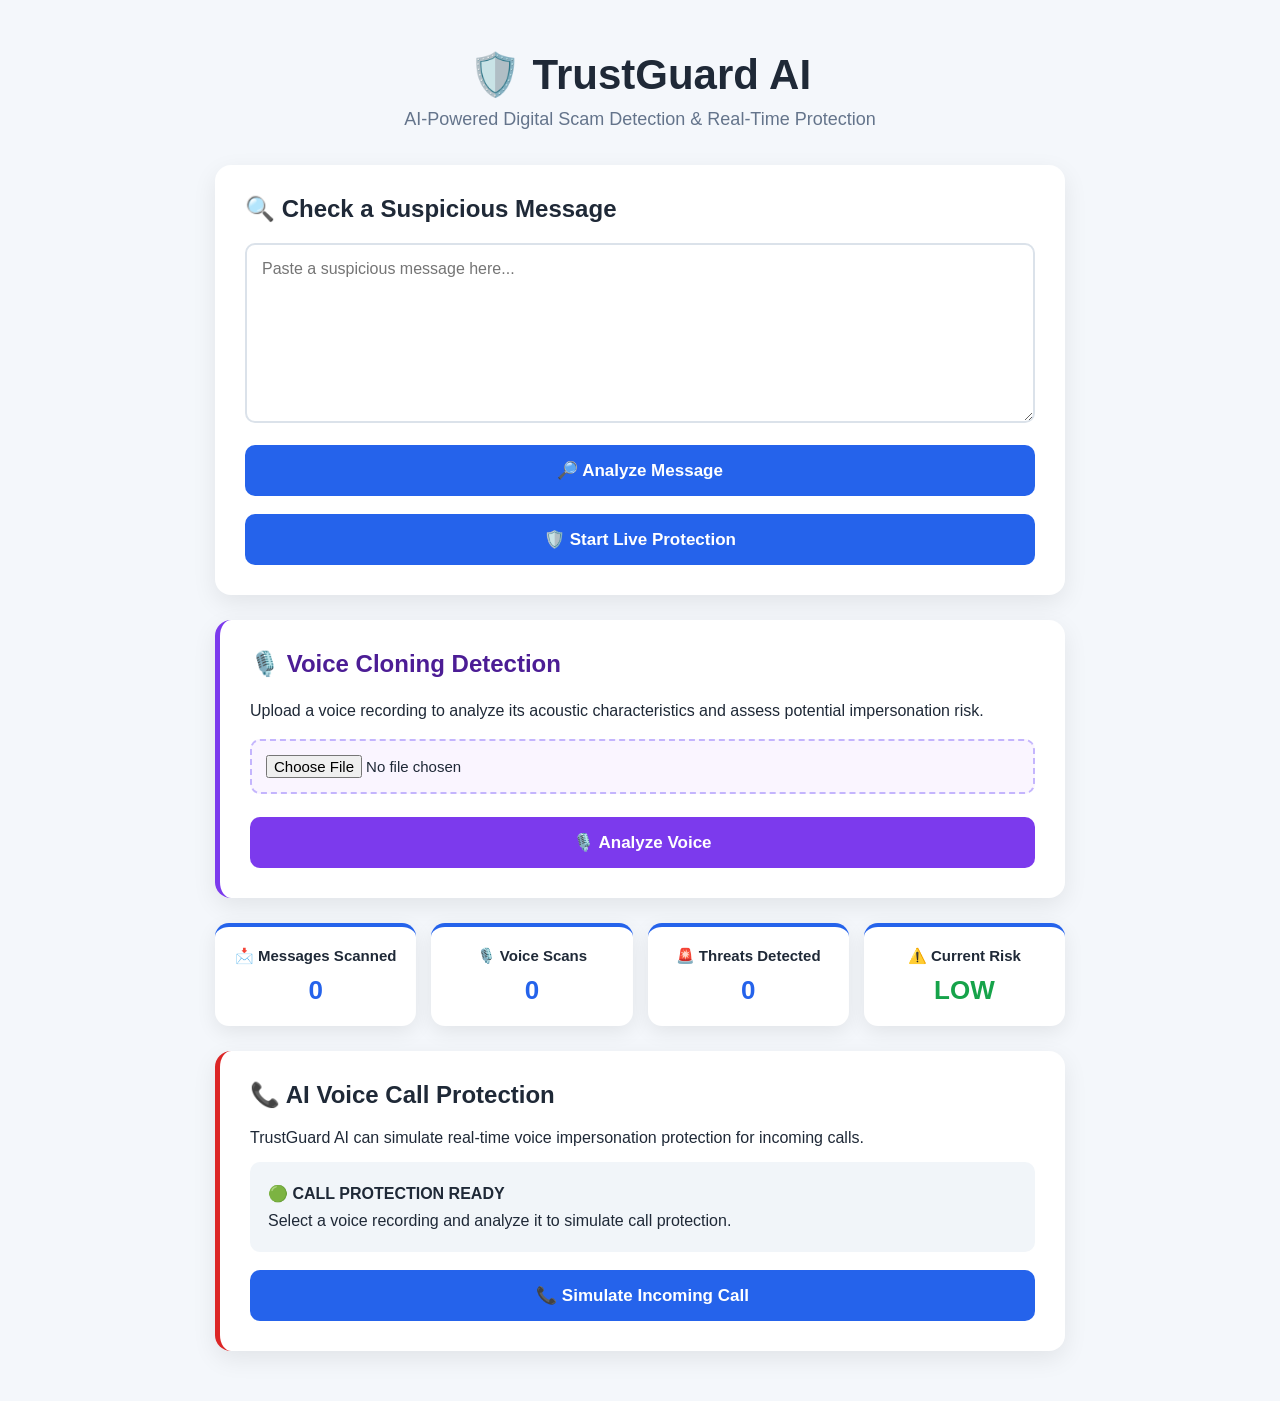
==== frontend/index.html @ fd230e65 "Initial TrustGuard AI project" ====
<!DOCTYPE html>
<html lang="en">

<head>
    <meta charset="UTF-8">
    <meta name="viewport" content="width=device-width, initial-scale=1.0">

    <title>TrustGuard AI</title>

    <link rel="stylesheet" href="style.css">
</head>

<body>

<div class="container">

    <!-- =====================================================
         HEADER
    ====================================================== -->

    <h1>🛡️ TrustGuard AI</h1>

    <p class="subtitle">
        AI-Powered Digital Scam Detection & Real-Time Protection
    </p>


    <!-- =====================================================
         MESSAGE ANALYZER
    ====================================================== -->

    <div class="card">

        <h2>🔍 Check a Suspicious Message</h2>

        <textarea
            id="message"
            placeholder="Paste a suspicious message here..."
        ></textarea>

        <button onclick="analyzeMessage()">
            🔎 Analyze Message
        </button>

        <button
            onclick="startLiveProtection()"
            class="live-button"
        >
            🛡️ Start Live Protection
        </button>

    </div>


    <!-- =====================================================
         VOICE CLONING DETECTION
    ====================================================== -->

    <div class="card voice-card">

        <h2>🎙️ Voice Cloning Detection</h2>

        <p>
            Upload a voice recording to analyze its
            acoustic characteristics and assess
            potential impersonation risk.
        </p>


        <!-- AUDIO FILE -->

        <input
            type="file"
            id="voiceFile"
            accept=".wav,.mp3,.ogg,.flac"
        >


        <!-- ANALYZE BUTTON -->

        <button onclick="analyzeVoice()">
            🎙️ Analyze Voice
        </button>


        <!-- =================================================
             VOICE ANALYSIS RESULT
        ================================================== -->

        <div
            id="voiceResult"
            class="voice-result hidden"
        >

            <h3>📊 Voice Analysis Result</h3>


            <!-- STATUS -->

            <p>
                <strong>Status:</strong>
                <span id="voiceStatus"></span>
            </p>


            <!-- DURATION -->

            <p>
                <strong>Duration:</strong>
                <span id="voiceDuration"></span>
                seconds
            </p>


            <!-- AVERAGE ENERGY -->

            <p>
                <strong>Average Energy:</strong>
                <span id="voiceEnergy"></span>
            </p>


            <!-- ZERO CROSSING RATE -->

            <p>
                <strong>Zero Crossing Rate:</strong>
                <span id="voiceZcr"></span>
            </p>


            <!-- SPECTRAL CENTROID -->

            <p>
                <strong>Spectral Centroid:</strong>
                <span id="voiceCentroid"></span>
            </p>


            <!-- =================================================
                 IMPERSONATION RISK
            ================================================== -->

            <div
                id="voiceRisk"
                class="voice-risk"
            >

                <h3>
                    🛡️ Impersonation Risk
                </h3>


                <p>
                    <strong>Risk Score:</strong>
                    <span id="voiceRiskScore">--</span>/100
                </p>


                <p>
                    <strong>Risk Level:</strong>
                    <span id="voiceRiskLevel">--</span>
                </p>

            </div>


            <!-- =================================================
                 VOICE INDICATORS
            ================================================== -->

            <div
                id="voiceIndicators"
                class="voice-indicators"
            >

                <h3>
                    🚨 Voice Indicators
                </h3>


                <ul id="voiceIndicatorList">
                </ul>

            </div>


            <!-- =================================================
                 VOICE WARNING
            ================================================== -->

            <div id="voiceWarning"></div>

        </div>

    </div>


    <!-- =====================================================
         LIVE PROTECTION STATUS
    ====================================================== -->

    <div
        id="liveStatus"
        class="live-status hidden"
    >

        <span class="status-dot"></span>

        <strong>
            LIVE PROTECTION ACTIVE
        </strong>

        <p>
            ThreatTrackers is monitoring
            incoming communications.
        </p>

    </div>


    <!-- =====================================================
         LIVE DASHBOARD STATS
    ====================================================== -->

    <div class="stats-container">


        <!-- MESSAGE SCANS -->

        <div class="stat-card">

            <h3>
                📩 Messages Scanned
            </h3>

            <p id="messagesScanned">
                0
            </p>

        </div>


        <!-- VOICE SCANS -->

        <div class="stat-card">

            <h3>
                🎙️ Voice Scans
            </h3>

            <p id="voiceScans">
                0
            </p>

        </div>


        <!-- THREATS -->

        <div class="stat-card">

            <h3>
                🚨 Threats Detected
            </h3>

            <p id="threatsDetected">
                0
            </p>

        </div>


        <!-- CURRENT RISK -->

        <div class="stat-card">

            <h3>
                ⚠️ Current Risk
            </h3>

            <p id="currentRisk">
                LOW
            </p>

        </div>

    </div>


    <!-- =====================================================
         INCOMING COMMUNICATION
    ====================================================== -->

    <div
        id="incomingCard"
        class="incoming-card hidden"
    >

        <h2>
            📩 Incoming Communication
        </h2>


        <div class="message-preview">

            <strong>
                Unknown Sender
            </strong>

            <p id="incomingMessage"></p>

        </div>


        <p id="analysisStatus">
            🧠 Waiting for analysis...
        </p>

    </div>


    <!-- =====================================================
         THREAT ALERT
    ====================================================== -->

    <div
        id="threatAlert"
        class="threat-alert hidden"
    >

        <h2>
            🚨 THREAT DETECTED
        </h2>


        <p id="threatMessage"></p>


        <button onclick="viewThreatDetails()">
            🔍 View Details
        </button>


        <button onclick="blockThreat()">
            🛑 Block / Don't Respond
        </button>


        <button onclick="dismissThreat()">
            Dismiss
        </button>

    </div>


    <!-- =====================================================
         MESSAGE ANALYSIS RESULT
    ====================================================== -->

    <div
        id="result"
        class="result hidden"
    >

        <h2>
            📊 Analysis Result
        </h2>


        <p>
            <strong>Risk Score:</strong>
            <span id="score"></span>/100
        </p>


        <p>
            <strong>Risk Level:</strong>
            <span id="level"></span>
        </p>


        <h3>
            🚨 Detected Indicators
        </h3>


        <ul id="indicators"></ul>


        <h3>
            💡 Recommendation
        </h3>


        <p id="recommendation"></p>

    </div>

</div>


<!-- =====================================================
     JAVASCRIPT
====================================================== -->

<script src="script.js"></script>

</body>

</html>
---- frontend/style.css ----
* {
    box-sizing: border-box;
    margin: 0;
    padding: 0;
}

body {
    font-family: Arial, sans-serif;
    background: #f4f7fb;
    color: #1f2937;
    min-height: 100vh;
}

.container {
    width: 90%;
    max-width: 850px;
    margin: 50px auto;
}

h1 {
    text-align: center;
    font-size: 42px;
    margin-bottom: 10px;
}

.subtitle {
    text-align: center;
    color: #64748b;
    font-size: 18px;
    margin-bottom: 35px;
}


/* =========================================
   COMMON CARDS
========================================= */

.card,
.result,
.incoming-card,
.live-status,
.threat-alert,
.voice-card {
    background: white;
    padding: 30px;
    border-radius: 16px;
    box-shadow: 0 8px 25px rgba(0, 0, 0, 0.08);
    margin-bottom: 25px;
}

.card h2,
.result h2,
.incoming-card h2,
.threat-alert h2,
.voice-card h2 {
    margin-bottom: 20px;
}


/* =========================================
   MESSAGE TEXTAREA
========================================= */

textarea {
    width: 100%;
    height: 180px;
    padding: 15px;
    border: 2px solid #dbe2ea;
    border-radius: 10px;
    resize: vertical;
    font-size: 16px;
    font-family: Arial, sans-serif;
    outline: none;
}

textarea:focus {
    border-color: #2563eb;
}


/* =========================================
   BUTTONS
========================================= */

button {
    width: 100%;
    margin-top: 18px;
    padding: 15px;
    border: none;
    border-radius: 10px;
    background: #2563eb;
    color: white;
    font-size: 17px;
    font-weight: bold;
    cursor: pointer;
}

button:hover {
    background: #1d4ed8;
}


/* =========================================
   LIVE PROTECTION STATUS
========================================= */

.live-status {
    background: #ecfdf5;
    border: 2px solid #22c55e;
    text-align: center;
}

.live-status strong {
    color: #15803d;
    font-size: 18px;
}

.live-status p {
    margin-top: 10px;
    color: #166534;
}

.status-dot {
    display: inline-block;
    width: 12px;
    height: 12px;
    background: #22c55e;
    border-radius: 50%;
    margin-right: 8px;
    animation: pulse 1.5s infinite;
}


/* =========================================
   INCOMING COMMUNICATION
========================================= */

.incoming-card {
    border-left: 5px solid #2563eb;
}

.message-preview {
    background: #f1f5f9;
    padding: 18px;
    border-radius: 10px;
    margin: 15px 0;
}

.message-preview strong {
    display: block;
    margin-bottom: 10px;
}

.message-preview p {
    line-height: 1.6;
}


/* =========================================
   THREAT ALERT
========================================= */

.threat-alert {
    background: #fff1f2;
    border: 2px solid #ef4444;
}

.threat-alert h2 {
    color: #dc2626;
}

.threat-alert p {
    line-height: 1.6;
    margin-bottom: 10px;
}

.threat-alert button {
    margin-top: 10px;
}


/* =========================================
   ANALYSIS RESULT
========================================= */

.result p {
    margin: 12px 0;
    line-height: 1.6;
}

.result h3 {
    margin-top: 22px;
    margin-bottom: 10px;
}

#indicators {
    padding-left: 25px;
}

#indicators li {
    margin-bottom: 8px;
}

#recommendation {
    background: #f1f5f9;
    padding: 15px;
    border-radius: 8px;
}


/* =========================================
   SECURITY DASHBOARD
========================================= */

.stats-container {
    display: grid;
    grid-template-columns: repeat(4, 1fr);
    gap: 15px;
    margin-bottom: 25px;
}

.stat-card {
    background: white;
    padding: 20px 12px;
    border-radius: 14px;
    text-align: center;
    box-shadow: 0 6px 20px rgba(0, 0, 0, 0.08);
    border-top: 4px solid #2563eb;
    transition: transform 0.2s ease;
}

.stat-card:hover {
    transform: translateY(-3px);
}

.stat-card h3 {
    margin-bottom: 10px;
    font-size: 15px;
}

.stat-card p {
    font-size: 26px;
    font-weight: bold;
    color: #2563eb;
}


/* =========================================
   DASHBOARD RISK COLORS
========================================= */

#currentRisk.risk-low {
    color: #16a34a;
}

#currentRisk.risk-medium {
    color: #ea580c;
}

#currentRisk.risk-high {
    color: #dc2626;
}


/* =========================================
   VOICE ANALYZER
========================================= */

.voice-card {
    border-left: 5px solid #7c3aed;
}

.voice-card h2 {
    color: #4c1d95;
}

.voice-card p {
    margin-bottom: 15px;
    line-height: 1.6;
}


/* =========================================
   FILE UPLOAD
========================================= */

.voice-card input[type="file"] {
    width: 100%;
    padding: 14px;
    border: 2px dashed #c4b5fd;
    border-radius: 10px;
    background: #faf5ff;
    font-size: 15px;
    cursor: pointer;
    margin-bottom: 5px;
}


/* =========================================
   VOICE ANALYZE BUTTON
========================================= */

.voice-card button {
    background: #7c3aed;
}

.voice-card button:hover {
    background: #6d28d9;
}


/* =========================================
   VOICE RESULT
========================================= */

.voice-result {
    margin-top: 20px;
    padding: 20px;
    background: #f5f3ff;
    border-radius: 10px;
    border: 1px solid #ddd6fe;
}

.voice-result h3 {
    margin-bottom: 15px;
    color: #4c1d95;
}

.voice-result p {
    margin: 8px 0;
}


/* =========================================
   IMPERSONATION RISK BOX
========================================= */

.voice-risk {
    margin-top: 20px;
    padding: 18px;
    background: white;
    border-radius: 10px;
    border-left: 5px solid #7c3aed;
}

.voice-risk h3 {
    margin-bottom: 12px;
}


/* =========================================
   VOICE RISK LEVELS
========================================= */

#voiceRiskLevel.risk-low {
    color: #16a34a;
    font-weight: bold;
}

#voiceRiskLevel.risk-medium {
    color: #ea580c;
    font-weight: bold;
}

#voiceRiskLevel.risk-high {
    color: #dc2626;
    font-weight: bold;
}


/* =========================================
   VOICE RISK SCORE
========================================= */

#voiceRiskScore {
    font-weight: bold;
}


/* =========================================
   VOICE INDICATORS
========================================= */

.voice-indicators {
    margin-top: 20px;
    padding: 18px;
    background: white;
    border-radius: 10px;
    border-left: 5px solid #ef4444;
}

.voice-indicators h3 {
    color: #991b1b;
    margin-bottom: 12px;
}

#voiceIndicatorList {
    padding-left: 25px;
}

#voiceIndicatorList li {
    margin-bottom: 8px;
    line-height: 1.5;
}


/* =========================================
   VOICE WARNING
========================================= */

#voiceWarning {
    margin-top: 15px;
}

.voice-risk-high {
    padding: 15px;
    background: #fee2e2;
    border-left: 5px solid #dc2626;
    border-radius: 8px;
}

.voice-risk-medium {
    padding: 15px;
    background: #ffedd5;
    border-left: 5px solid #ea580c;
    border-radius: 8px;
}

.voice-risk-low {
    padding: 15px;
    background: #dcfce7;
    border-left: 5px solid #16a34a;
    border-radius: 8px;
}

.voice-risk-high strong {
    color: #b91c1c;
}

.voice-risk-medium strong {
    color: #c2410c;
}

.voice-risk-low strong {
    color: #15803d;
}

.voice-disclaimer {
    margin-top: 12px;
    padding: 12px;
    background: #f8fafc;
    border-radius: 8px;
    font-size: 13px;
    color: #64748b;
    line-height: 1.5;
}


/* =========================================
   GENERAL RISK LEVELS
========================================= */

.low-risk {
    color: #16a34a;
    font-weight: bold;
}

.medium-risk {
    color: #f59e0b;
    font-weight: bold;
}

.high-risk {
    color: #dc2626;
    font-weight: bold;
}


/* =========================================
   HIDDEN ELEMENTS
========================================= */

.hidden {
    display: none;
}


/* =========================================
   LIVE ANIMATION
========================================= */

@keyframes pulse {

    0% {
        opacity: 1;
        transform: scale(1);
    }

    50% {
        opacity: 0.4;
        transform: scale(1.15);
    }

    100% {
        opacity: 1;
        transform: scale(1);
    }

}


/* =========================================
   MOBILE RESPONSIVE DESIGN
========================================= */

@media (max-width: 700px) {

    .container {
        width: 94%;
        margin: 25px auto;
    }

    h1 {
        font-size: 32px;
    }

    .subtitle {
        font-size: 16px;
    }

    .stats-container {
        grid-template-columns: repeat(2, 1fr);
    }

    .card,
    .result,
    .incoming-card,
    .live-status,
    .threat-alert,
    .voice-card {
        padding: 20px;
    }

}


@media (max-width: 450px) {

    .stats-container {
        grid-template-columns: 1fr;
    }

}
/* =========================================================
   VOICE CALL PROTECTION
========================================================= */

.voice-call-card {
    border-left: 5px solid #dc2626;
}

.voice-call-status {
    margin-top: 15px;
    padding: 18px;
    background: #f1f5f9;
    border-radius: 10px;
    line-height: 1.7;
}

.voice-call-result {
    margin-top: 20px;
}

.voice-call-danger,
.voice-call-warning-box,
.voice-call-safe,
.voice-verification {
    padding: 20px;
    border-radius: 12px;
    margin-top: 15px;
}

.voice-call-danger {
    background: #fff1f2;
    border: 2px solid #ef4444;
}

.voice-call-danger h3 {
    color: #dc2626;
}

.voice-call-warning-box {
    background: #fffbeb;
    border: 2px solid #f59e0b;
}

.voice-call-safe {
    background: #ecfdf5;
    border: 2px solid #22c55e;
}

.voice-verification {
    background: #eff6ff;
    border: 2px solid #2563eb;
}

.voice-call-actions {
    display: flex;
    gap: 10px;
    margin-top: 15px;
}

.voice-call-actions button {
    flex: 1;
}

.voice-call-warning {
    margin-top: 15px;
    padding: 12px;
    background: #fee2e2;
    border-radius: 8px;
}

.voice-call-result button {
    margin-top: 10px;
}
/* =========================================================
   THREAT TRACKERS - VOICE CALL PROTECTION
========================================================= */

.voice-call-protection {
    background: #ffffff;
    padding: 30px;
    border-radius: 16px;
    margin-bottom: 25px;
    box-shadow: 0 8px 25px rgba(0, 0, 0, 0.08);

    border: 2px solid #ef4444;
    border-left: 6px solid #dc2626;

    animation: protectionAppear 0.4s ease;
}

.voice-call-protection.hidden {
    display: none;
}


/* HEADER */

.voice-protection-header {
    display: flex;
    align-items: center;
    gap: 15px;
    margin-bottom: 25px;
}

.voice-alert-icon {
    font-size: 40px;
}

.voice-protection-header h2 {
    margin: 0;
    color: #b91c1c;
    font-size: 24px;
}

.voice-protection-header p {
    margin-top: 6px;
    color: #64748b;
}


/* STATUS */

.voice-protection-status {
    display: grid;
    grid-template-columns: repeat(3, 1fr);
    gap: 12px;
    margin-bottom: 20px;
}

.protection-item {
    background: #f8fafc;
    padding: 16px;
    border-radius: 10px;
    border: 1px solid #e2e8f0;
}

.protection-item span {
    display: block;
    font-size: 14px;
    color: #64748b;
    margin-bottom: 7px;
}

.protection-item strong {
    font-size: 16px;
}


/* RISK COLORS */

.risk-high {
    color: #dc2626 !important;
}

.risk-medium {
    color: #f59e0b !important;
}

.risk-low {
    color: #16a34a !important;
}


/* WARNING MESSAGE */

.protection-message {
    background: #fff1f2;
    border: 1px solid #fecdd3;
    border-left: 5px solid #ef4444;

    padding: 20px;
    border-radius: 10px;
    margin-bottom: 20px;
}

.protection-message h3 {
    color: #b91c1c;
    margin-bottom: 10px;
}

.protection-message p {
    line-height: 1.6;
}

.protection-warning {
    margin-top: 12px;
    font-weight: bold;
    color: #991b1b;
}


/* VERIFICATION */

.verification-box {
    background: #eff6ff;
    border: 1px solid #bfdbfe;
    border-left: 5px solid #2563eb;

    padding: 20px;
    border-radius: 10px;
    margin-bottom: 20px;
}

.verification-box h3 {
    color: #1d4ed8;
    margin-bottom: 10px;
}

.verification-box p {
    line-height: 1.6;
}


/* VERIFY BUTTON */

.verify-button {
    background: #2563eb;
    margin-top: 15px;
}

.verify-button:hover {
    background: #1d4ed8;
}


/* ACTION BUTTONS */

.voice-protection-actions {
    display: flex;
    gap: 12px;
}

.voice-protection-actions button {
    flex: 1;
    margin-top: 0;
}


/* BLOCK CALL */

.block-call-button {
    background: #dc2626;
}

.block-call-button:hover {
    background: #b91c1c;
}


/* CONTINUE */

.safe-call-button {
    background: #f59e0b;
}

.safe-call-button:hover {
    background: #d97706;
}


/* RESULT */

.call-protection-result {
    margin-top: 20px;
    padding: 18px;
    border-radius: 10px;
    line-height: 1.6;
}

.call-protection-result h3 {
    margin-bottom: 8px;
}


/* BLOCKED */

.call-protection-result.blocked {
    background: #fee2e2;
    border: 2px solid #ef4444;
    color: #991b1b;
}


/* VERIFICATION */

.call-protection-result.verification {
    background: #dbeafe;
    border: 2px solid #3b82f6;
    color: #1e40af;
}


/* WARNING */

.call-protection-result.warning {
    background: #fef3c7;
    border: 2px solid #f59e0b;
    color: #92400e;
}


/* BLOCKED PANEL */

.voice-call-protection.call-blocked {
    border-color: #dc2626;
    background: #fff7f7;
}


/* ANIMATION */

@keyframes protectionAppear {

    from {
        opacity: 0;
        transform: translateY(15px);
    }

    to {
        opacity: 1;
        transform: translateY(0);
    }

}


/* MOBILE */

@media (max-width: 700px) {

    .voice-protection-status {
        grid-template-columns: 1fr;
    }

    .voice-protection-actions {
        flex-direction: column;
    }

    .voice-protection-header {
        align-items: flex-start;
    }

    .voice-protection-header h2 {
        font-size: 20px;
    }

    .voice-alert-icon {
        font-size: 30px;
    }

}
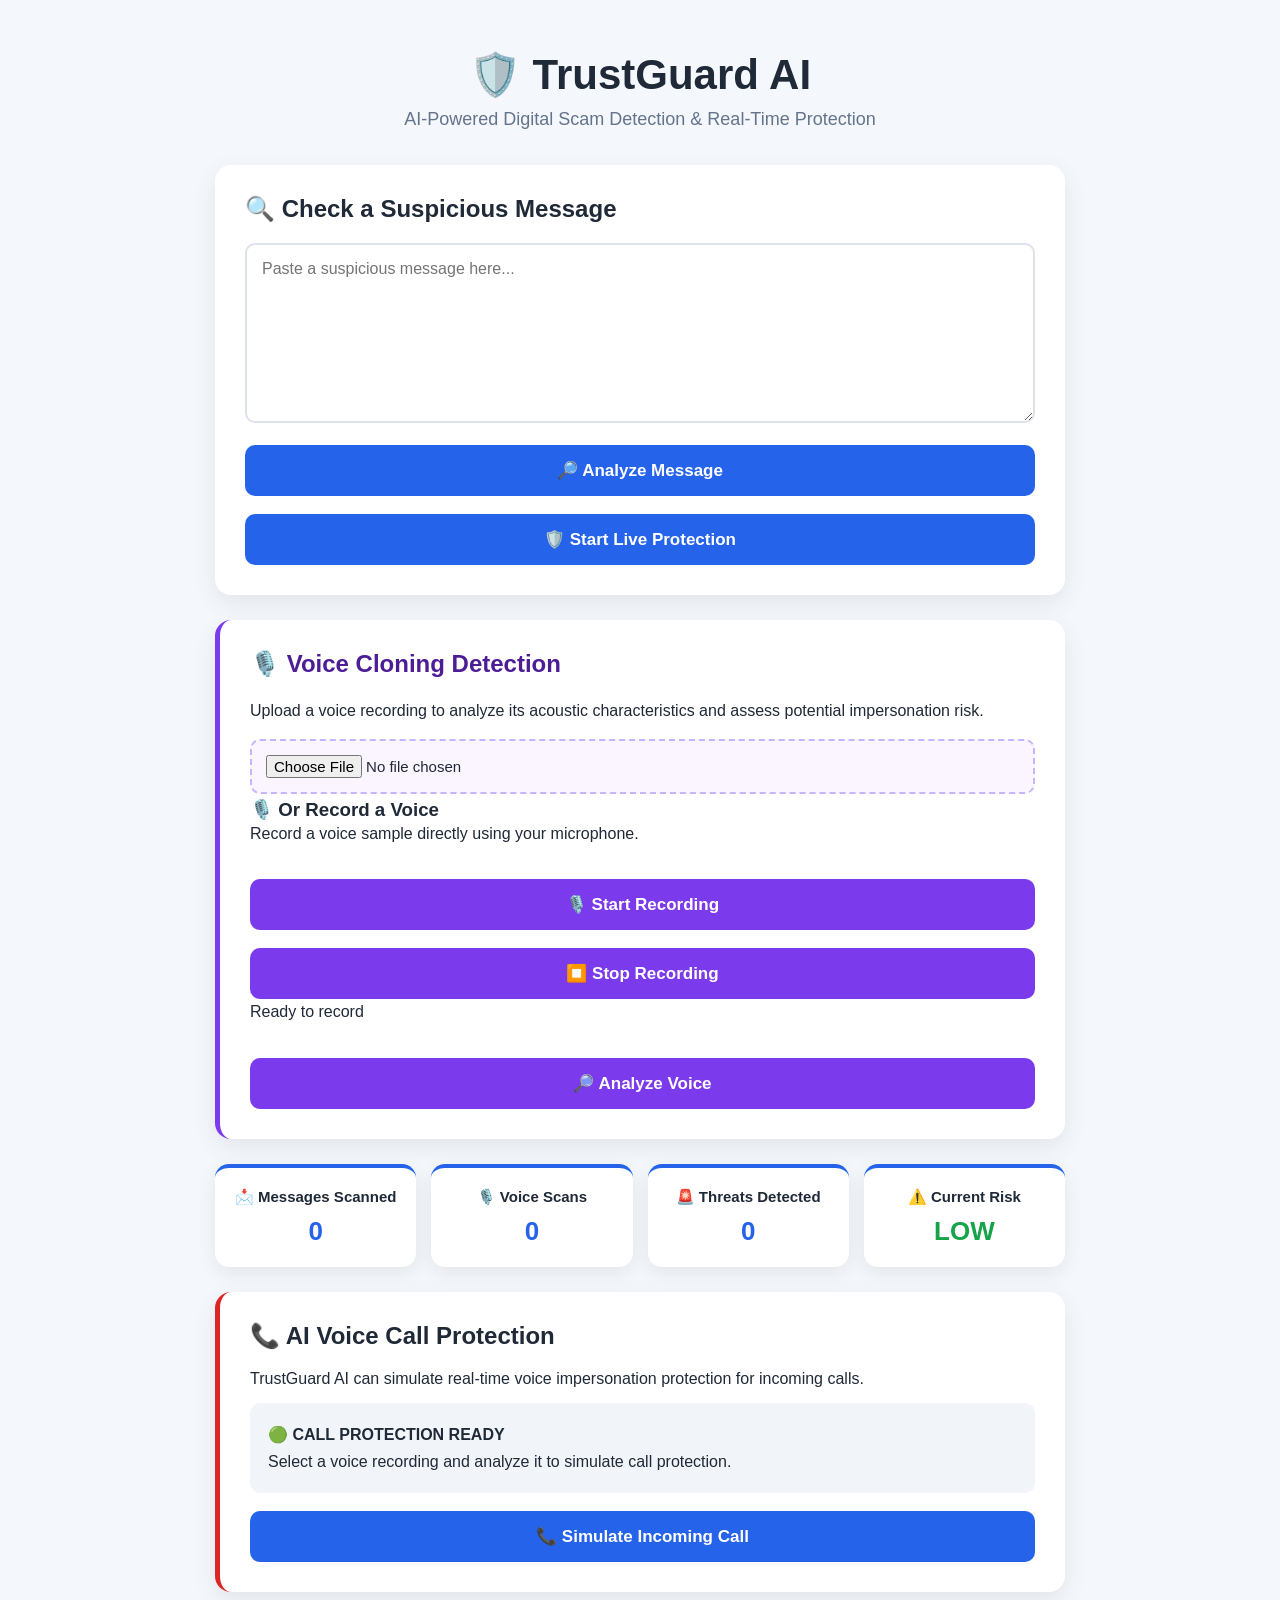
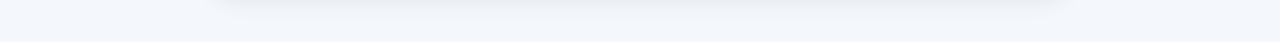
==== commit 29f0944b: "Add voice recording and voice protection" ====
--- a/frontend/index.html
+++ b/frontend/index.html
@@ -67,20 +67,58 @@
         </p>
 
 
-        <!-- AUDIO FILE -->
-
-        <input
-            type="file"
-            id="voiceFile"
-            accept=".wav,.mp3,.ogg,.flac"
-        >
-
-
-        <!-- ANALYZE BUTTON -->
-
-        <button onclick="analyzeVoice()">
-            🎙️ Analyze Voice
-        </button>
+       <!-- AUDIO FILE -->
+
+<input
+    type="file"
+    id="voiceFile"
+    accept=".wav,.mp3,.ogg,.flac"
+>
+
+<!-- VOICE RECORDING -->
+
+<div class="voice-recorder">
+
+    <h3>🎙️ Or Record a Voice</h3>
+
+    <p>
+        Record a voice sample directly using your microphone.
+    </p>
+
+    <button
+        type="button"
+        id="startRecordButton"
+        onclick="startVoiceRecording()"
+    >
+        🎙️ Start Recording
+    </button>
+
+    <button
+        type="button"
+        id="stopRecordButton"
+        onclick="stopVoiceRecording()"
+        disabled
+    >
+        ⏹️ Stop Recording
+    </button>
+
+    <p id="recordingStatus">
+        Ready to record
+    </p>
+
+    <audio
+        id="recordedAudio"
+        controls
+        class="hidden"
+    ></audio>
+
+</div>
+
+<!-- ANALYZE BUTTON -->
+
+<button onclick="analyzeVoice()">
+    🔎 Analyze Voice
+</button>
 
 
         <!-- =================================================
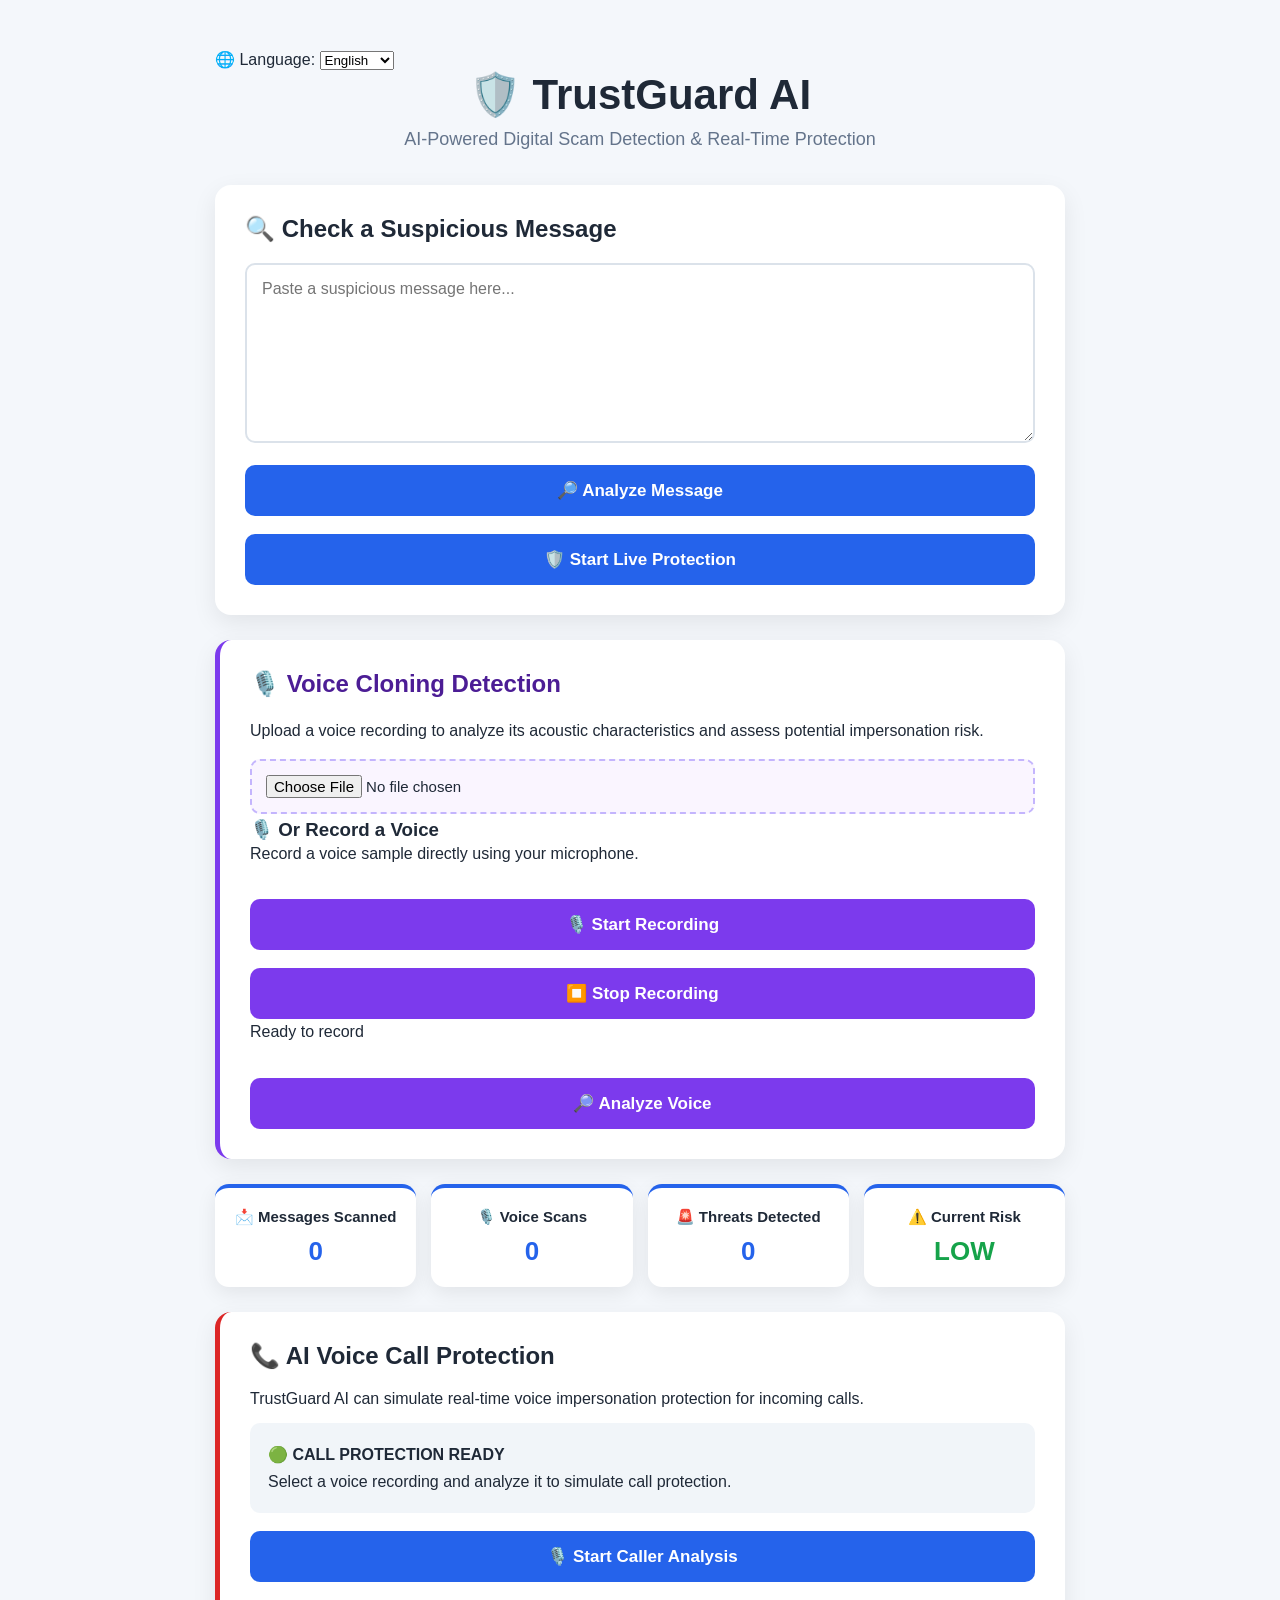
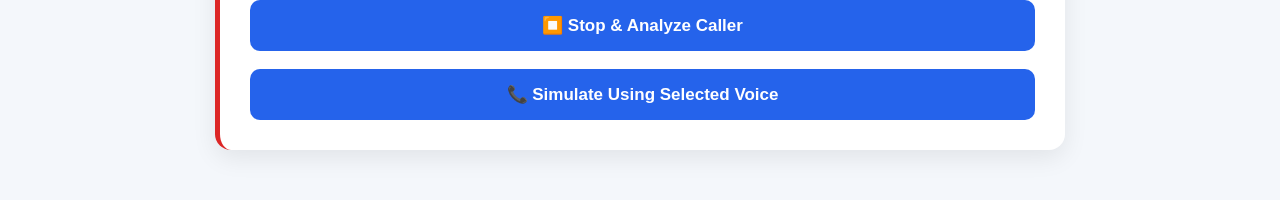
==== commit 8f9a5027: "Add multilingual support" ====
--- a/frontend/index.html
+++ b/frontend/index.html
@@ -18,11 +18,29 @@
          HEADER
     ====================================================== -->
 
-    <h1>🛡️ TrustGuard AI</h1>
-
-    <p class="subtitle">
+    <div class="header-section">
+
+    <div class="language-selector">
+        <label for="languageSelect">🌐 Language:</label>
+
+        <select id="languageSelect" onchange="changeLanguage()">
+            <option value="en">English</option>
+            <option value="hi">हिंदी</option>
+            <option value="te">తెలుగు</option>
+            <option value="ta">தமிழ்</option>
+            <option value="kn">ಕನ್ನಡ</option>
+            <option value="mr">मराठी</option>
+            <option value="bn">বাংলা</option>
+        </select>
+    </div>
+
+    <h1 id="appTitle">🛡️ TrustGuard AI</h1>
+
+    <p class="subtitle" id="appSubtitle">
         AI-Powered Digital Scam Detection & Real-Time Protection
     </p>
+
+</div>
 
 
     <!-- =====================================================
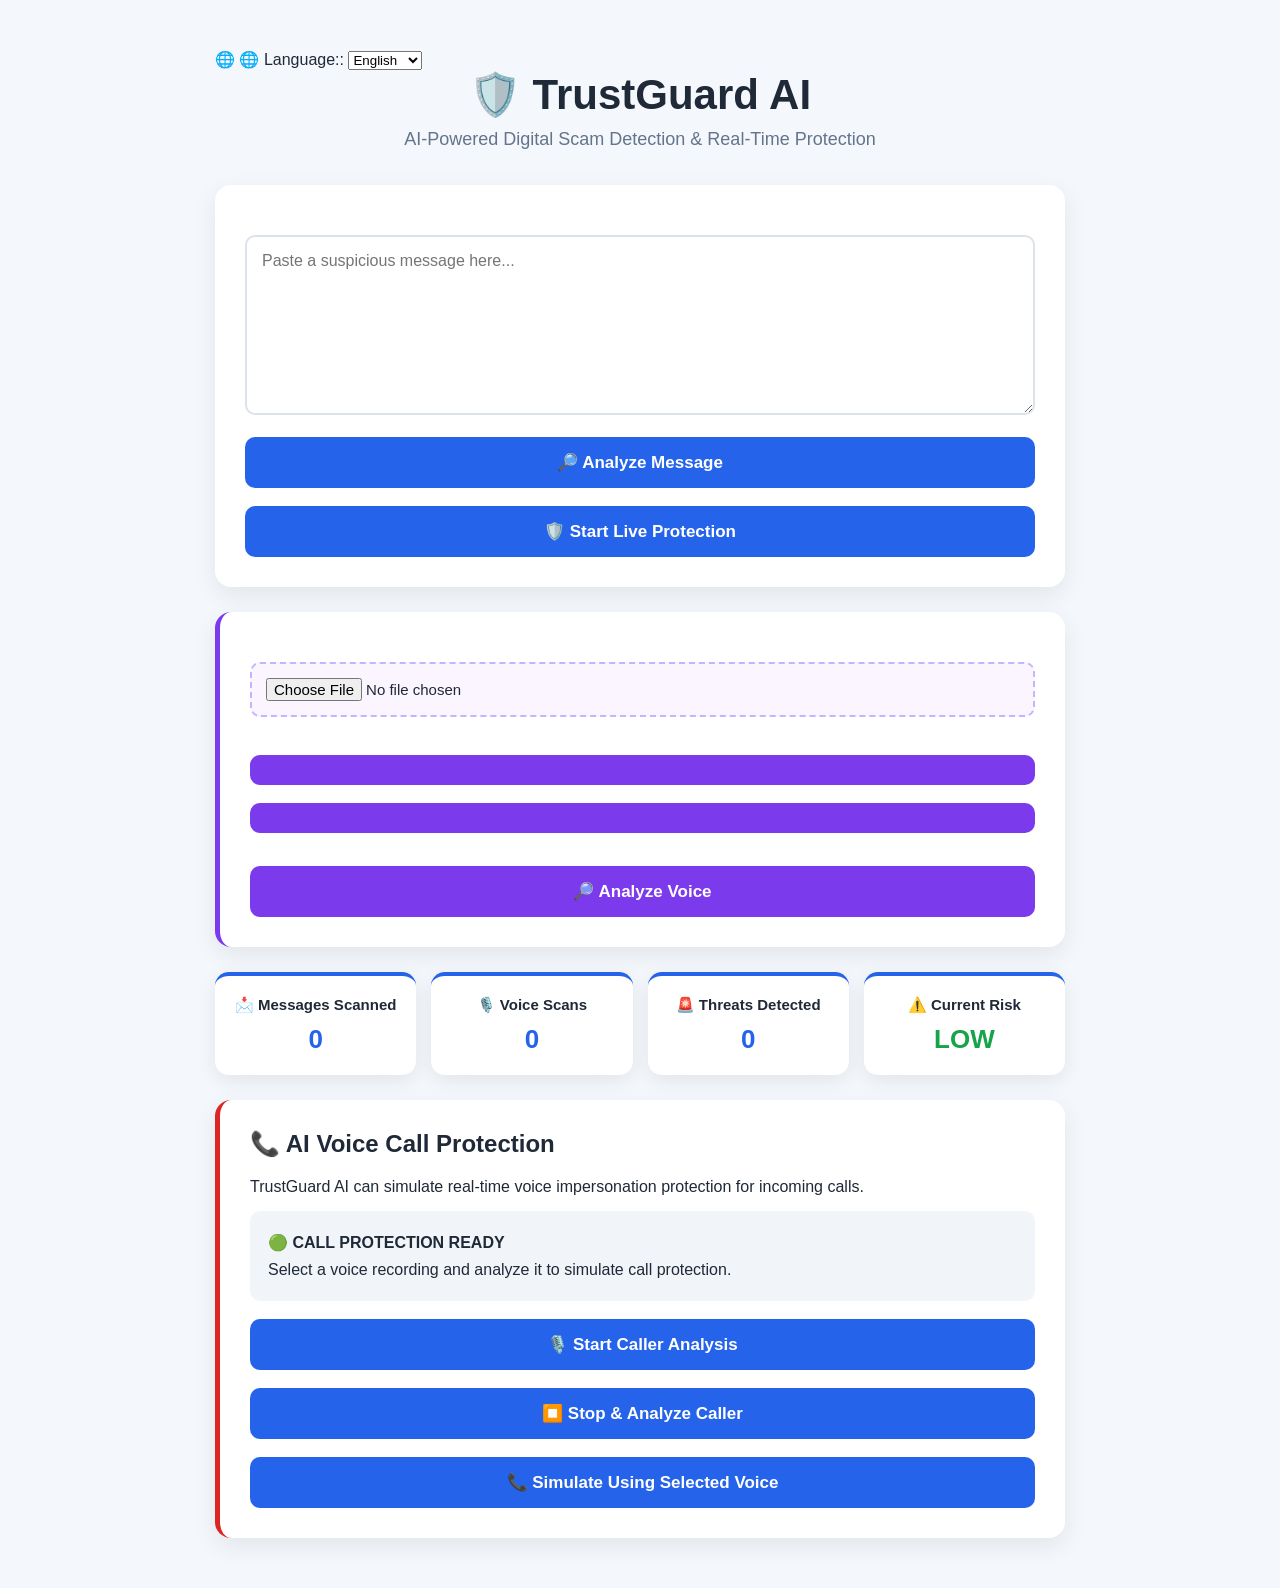
==== commit f480229c: "Fix multilingual support and script loading" ====
--- a/frontend/index.html
+++ b/frontend/index.html
@@ -460,6 +460,7 @@
 ====================================================== -->
 
 <script src="script.js"></script>
+<script src="language.js"></script>
 
 </body>
 
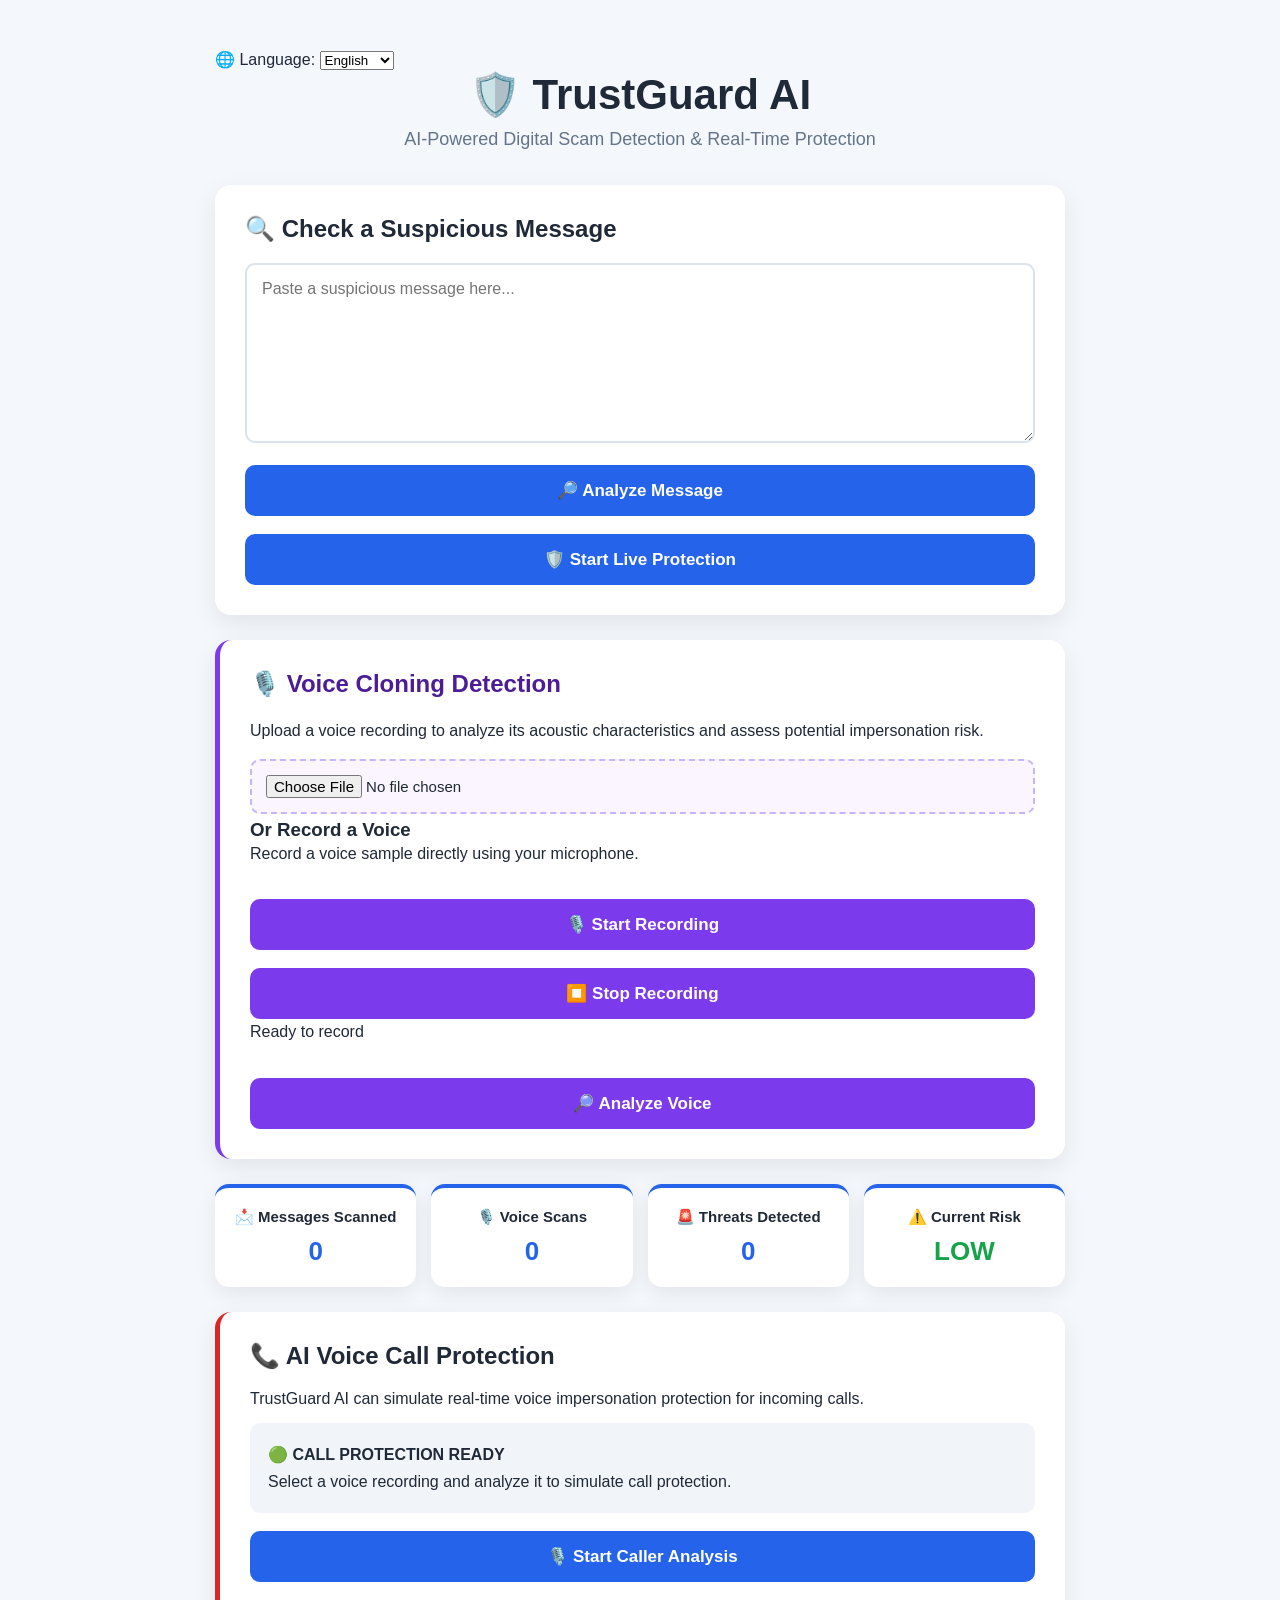
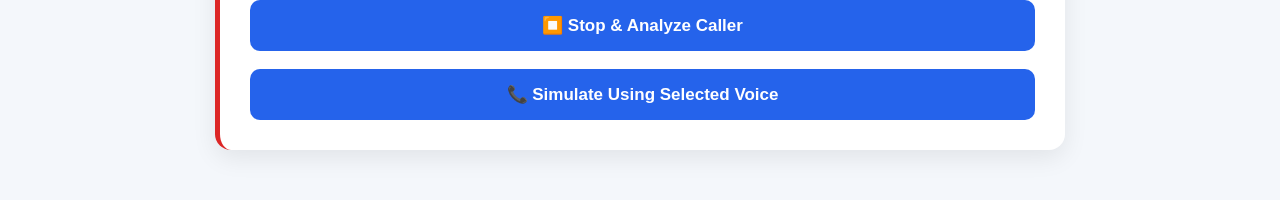
==== commit 83258706: "Update multilingual support" ====
--- a/frontend/index.html
+++ b/frontend/index.html
@@ -97,7 +97,7 @@
 
 <div class="voice-recorder">
 
-    <h3>🎙️ Or Record a Voice</h3>
+    <h3> Or Record a Voice</h3>
 
     <p>
         Record a voice sample directly using your microphone.
